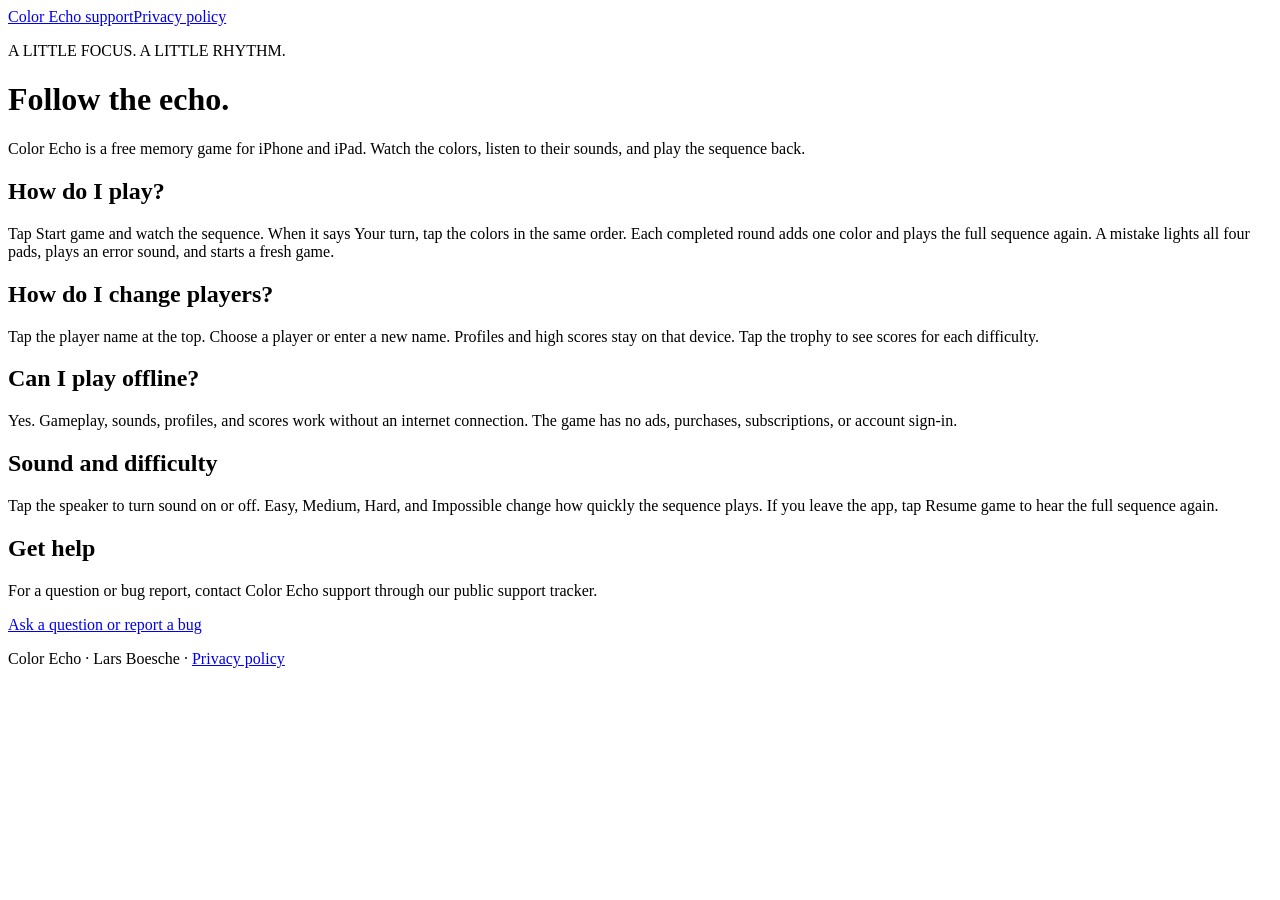
==== index.html @ db336fc8 "Publish Color Echo index.html" ====
<!doctype html>
<html lang="en"><head><meta charset="utf-8"><meta name="viewport" content="width=device-width, initial-scale=1"><title>Color Echo — Support</title><meta name="description" content="Help for Color Echo, a free color and sound memory game for iPhone and iPad."><link rel="stylesheet" href="style.css"></head><body><main>
<nav><a href="index.html">Color Echo support</a><a href="privacy.html">Privacy policy</a></nav>
<p class="eyebrow">A LITTLE FOCUS. A LITTLE RHYTHM.</p><h1>Follow the echo.</h1><p>Color Echo is a free memory game for iPhone and iPad. Watch the colors, listen to their sounds, and play the sequence back.</p>
<div class="pads" aria-hidden="true"><span style="--c:#64edbf"></span><span style="--c:#ff7a91"></span><span style="--c:#b599ff"></span><span style="--c:#ffd16e"></span></div>
<h2>How do I play?</h2><p>Tap Start game and watch the sequence. When it says Your turn, tap the colors in the same order. Each completed round adds one color and plays the full sequence again. A mistake lights all four pads, plays an error sound, and starts a fresh game.</p>
<h2>How do I change players?</h2><p>Tap the player name at the top. Choose a player or enter a new name. Profiles and high scores stay on that device. Tap the trophy to see scores for each difficulty.</p>
<h2>Can I play offline?</h2><p>Yes. Gameplay, sounds, profiles, and scores work without an internet connection. The game has no ads, purchases, subscriptions, or account sign-in.</p>
<h2>Sound and difficulty</h2><p>Tap the speaker to turn sound on or off. Easy, Medium, Hard, and Impossible change how quickly the sequence plays. If you leave the app, tap Resume game to hear the full sequence again.</p>
<h2>Get help</h2><p>For a question or bug report, contact Color Echo support through our public support tracker.</p><p><a class="button" href="https://github.com/space4092/color-echo-support/issues">Ask a question or report a bug</a></p>
<footer>Color Echo · Lars Boesche · <a href="privacy.html">Privacy policy</a></footer>
</main></body></html>
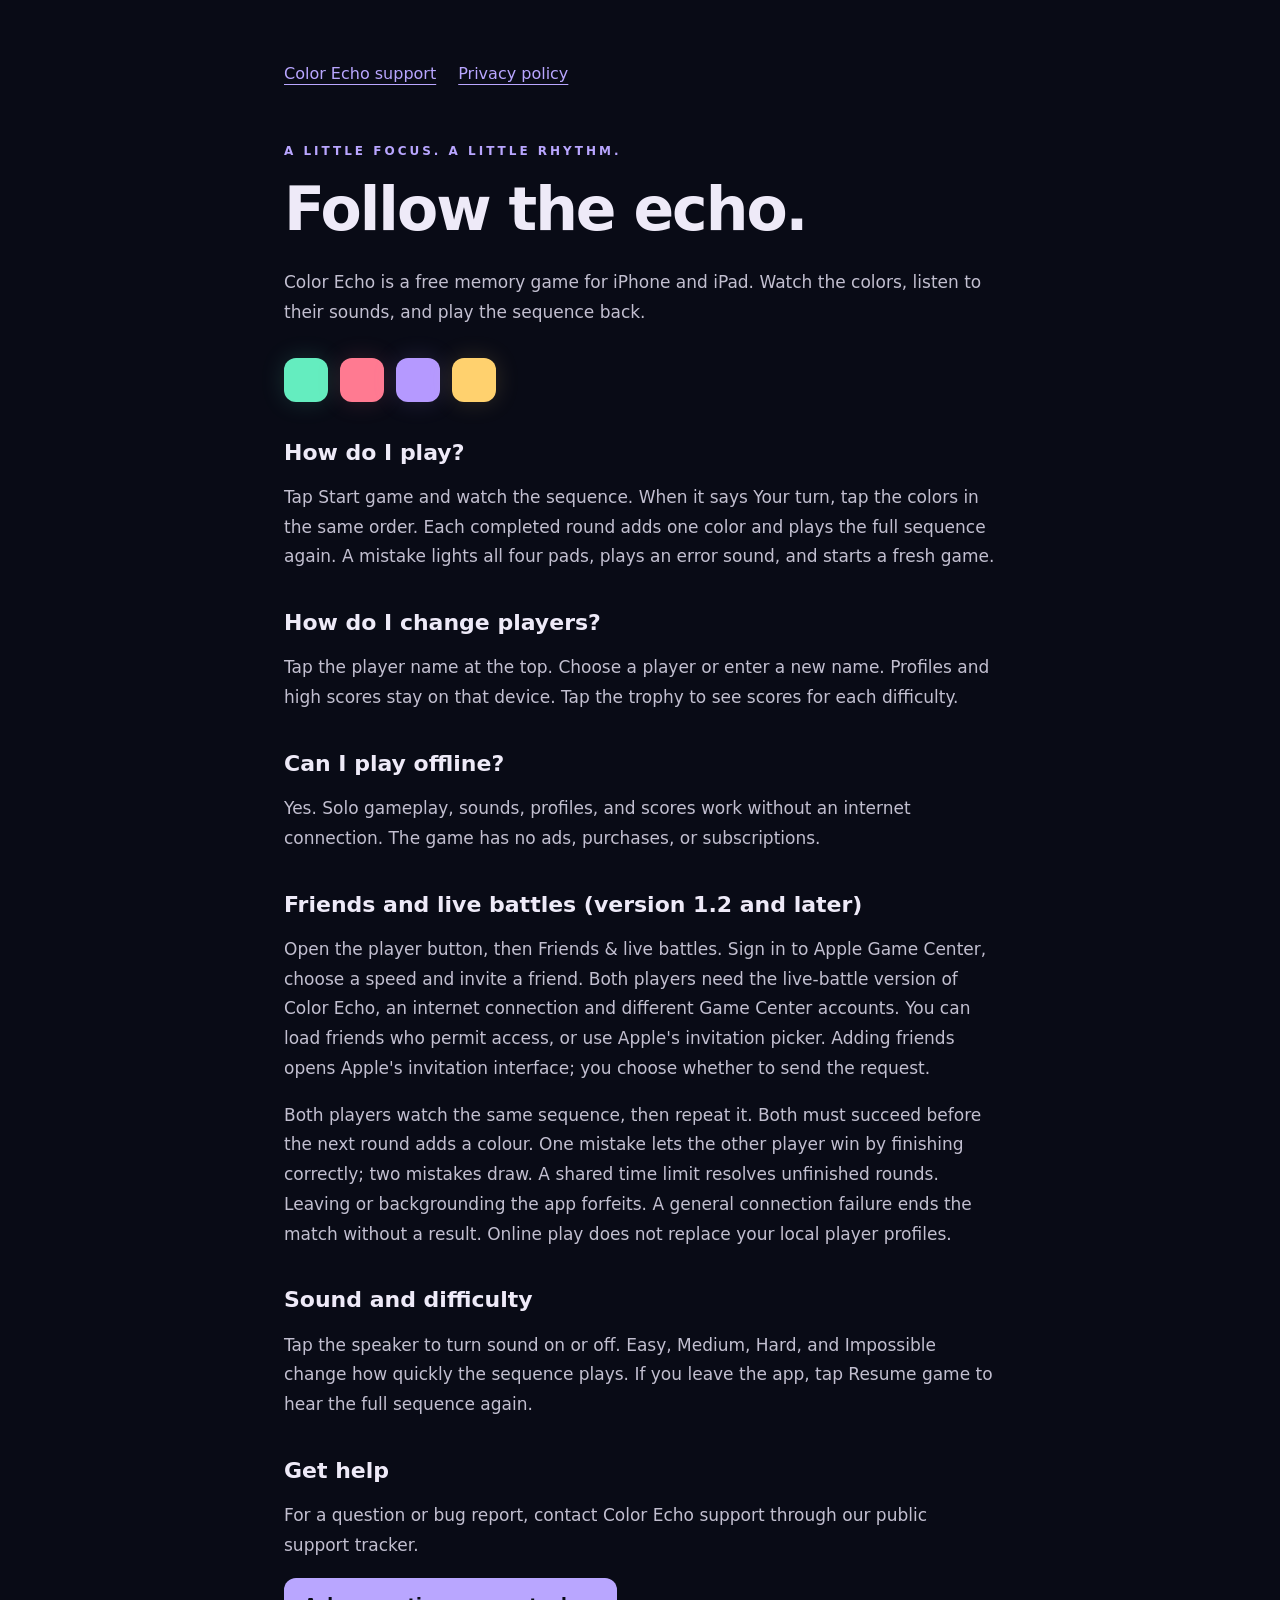
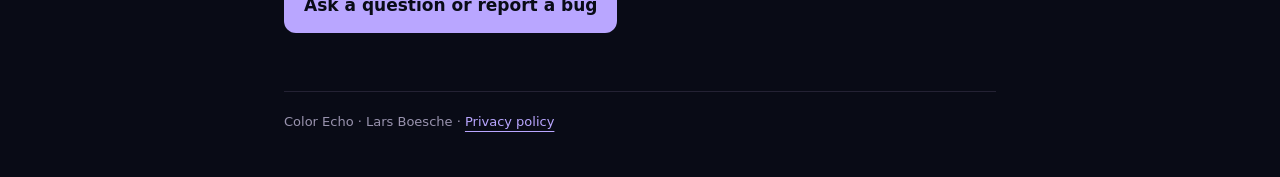
==== commit 56a6582e: "Publish Color Echo index.html" ====
--- a/index.html
+++ b/index.html
@@ -5,7 +5,8 @@
 <div class="pads" aria-hidden="true"><span style="--c:#64edbf"></span><span style="--c:#ff7a91"></span><span style="--c:#b599ff"></span><span style="--c:#ffd16e"></span></div>
 <h2>How do I play?</h2><p>Tap Start game and watch the sequence. When it says Your turn, tap the colors in the same order. Each completed round adds one color and plays the full sequence again. A mistake lights all four pads, plays an error sound, and starts a fresh game.</p>
 <h2>How do I change players?</h2><p>Tap the player name at the top. Choose a player or enter a new name. Profiles and high scores stay on that device. Tap the trophy to see scores for each difficulty.</p>
-<h2>Can I play offline?</h2><p>Yes. Gameplay, sounds, profiles, and scores work without an internet connection. The game has no ads, purchases, subscriptions, or account sign-in.</p>
+<h2>Can I play offline?</h2><p>Yes. Solo gameplay, sounds, profiles, and scores work without an internet connection. The game has no ads, purchases, or subscriptions.</p>
+<h2>Friends and live battles (version 1.2 and later)</h2><p>Open the player button, then Friends &amp; live battles. Sign in to Apple Game Center, choose a speed and invite a friend. Both players need the live-battle version of Color Echo, an internet connection and different Game Center accounts. You can load friends who permit access, or use Apple's invitation picker. Adding friends opens Apple's invitation interface; you choose whether to send the request.</p><p>Both players watch the same sequence, then repeat it. Both must succeed before the next round adds a colour. One mistake lets the other player win by finishing correctly; two mistakes draw. A shared time limit resolves unfinished rounds. Leaving or backgrounding the app forfeits. A general connection failure ends the match without a result. Online play does not replace your local player profiles.</p>
 <h2>Sound and difficulty</h2><p>Tap the speaker to turn sound on or off. Easy, Medium, Hard, and Impossible change how quickly the sequence plays. If you leave the app, tap Resume game to hear the full sequence again.</p>
 <h2>Get help</h2><p>For a question or bug report, contact Color Echo support through our public support tracker.</p><p><a class="button" href="https://github.com/space4092/color-echo-support/issues">Ask a question or report a bug</a></p>
 <footer>Color Echo · Lars Boesche · <a href="privacy.html">Privacy policy</a></footer>
--- a/style.css
+++ b/style.css
@@ -0,0 +1 @@
+:root{color-scheme:dark;font-family:system-ui,-apple-system,BlinkMacSystemFont,"Segoe UI",sans-serif;background:#090b16;color:#eeeaf8}*{box-sizing:border-box}body{margin:0}main{max-width:760px;margin:auto;padding:64px 24px 48px}nav{display:flex;gap:22px;flex-wrap:wrap;margin-bottom:58px}a{color:#b9a6ff;text-underline-offset:5px}h1{font-size:clamp(36px,8vw,60px);letter-spacing:-2px;margin:12px 0 24px}h2{font-size:22px;margin-top:38px}p,li{font-size:17px;line-height:1.75;color:#c2bfd0}.eyebrow{color:#b9a6ff;font-size:12px;font-weight:700;letter-spacing:3px}.pads{display:flex;gap:12px;margin:30px 0}.pads span{width:44px;height:44px;border-radius:12px;background:var(--c);box-shadow:0 0 25px color-mix(in srgb,var(--c) 16%,transparent)}footer{margin-top:58px;border-top:1px solid #242234;padding-top:22px;font-size:13px;color:#9993ae}.button{display:inline-block;text-decoration:none;padding:13px 20px;border-radius:12px;background:#b9a6ff;color:#090b16;font-weight:700}
